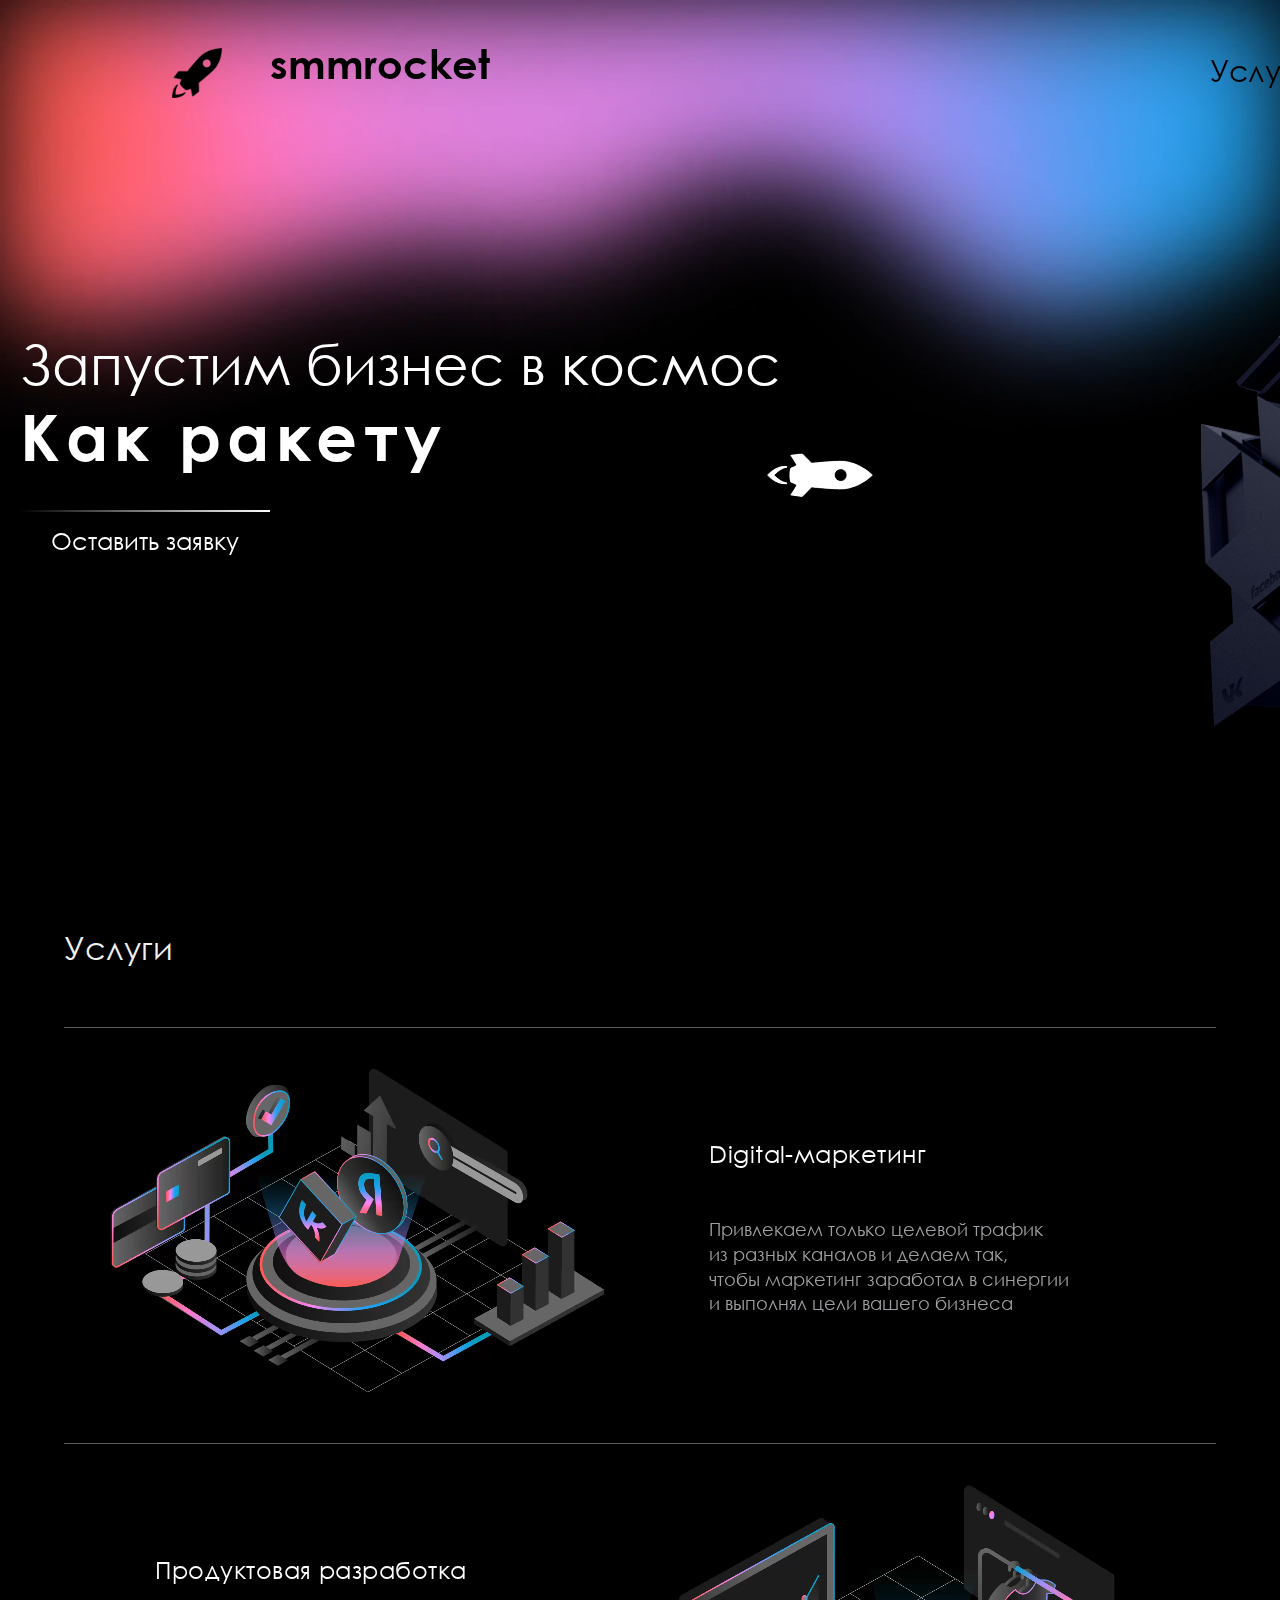
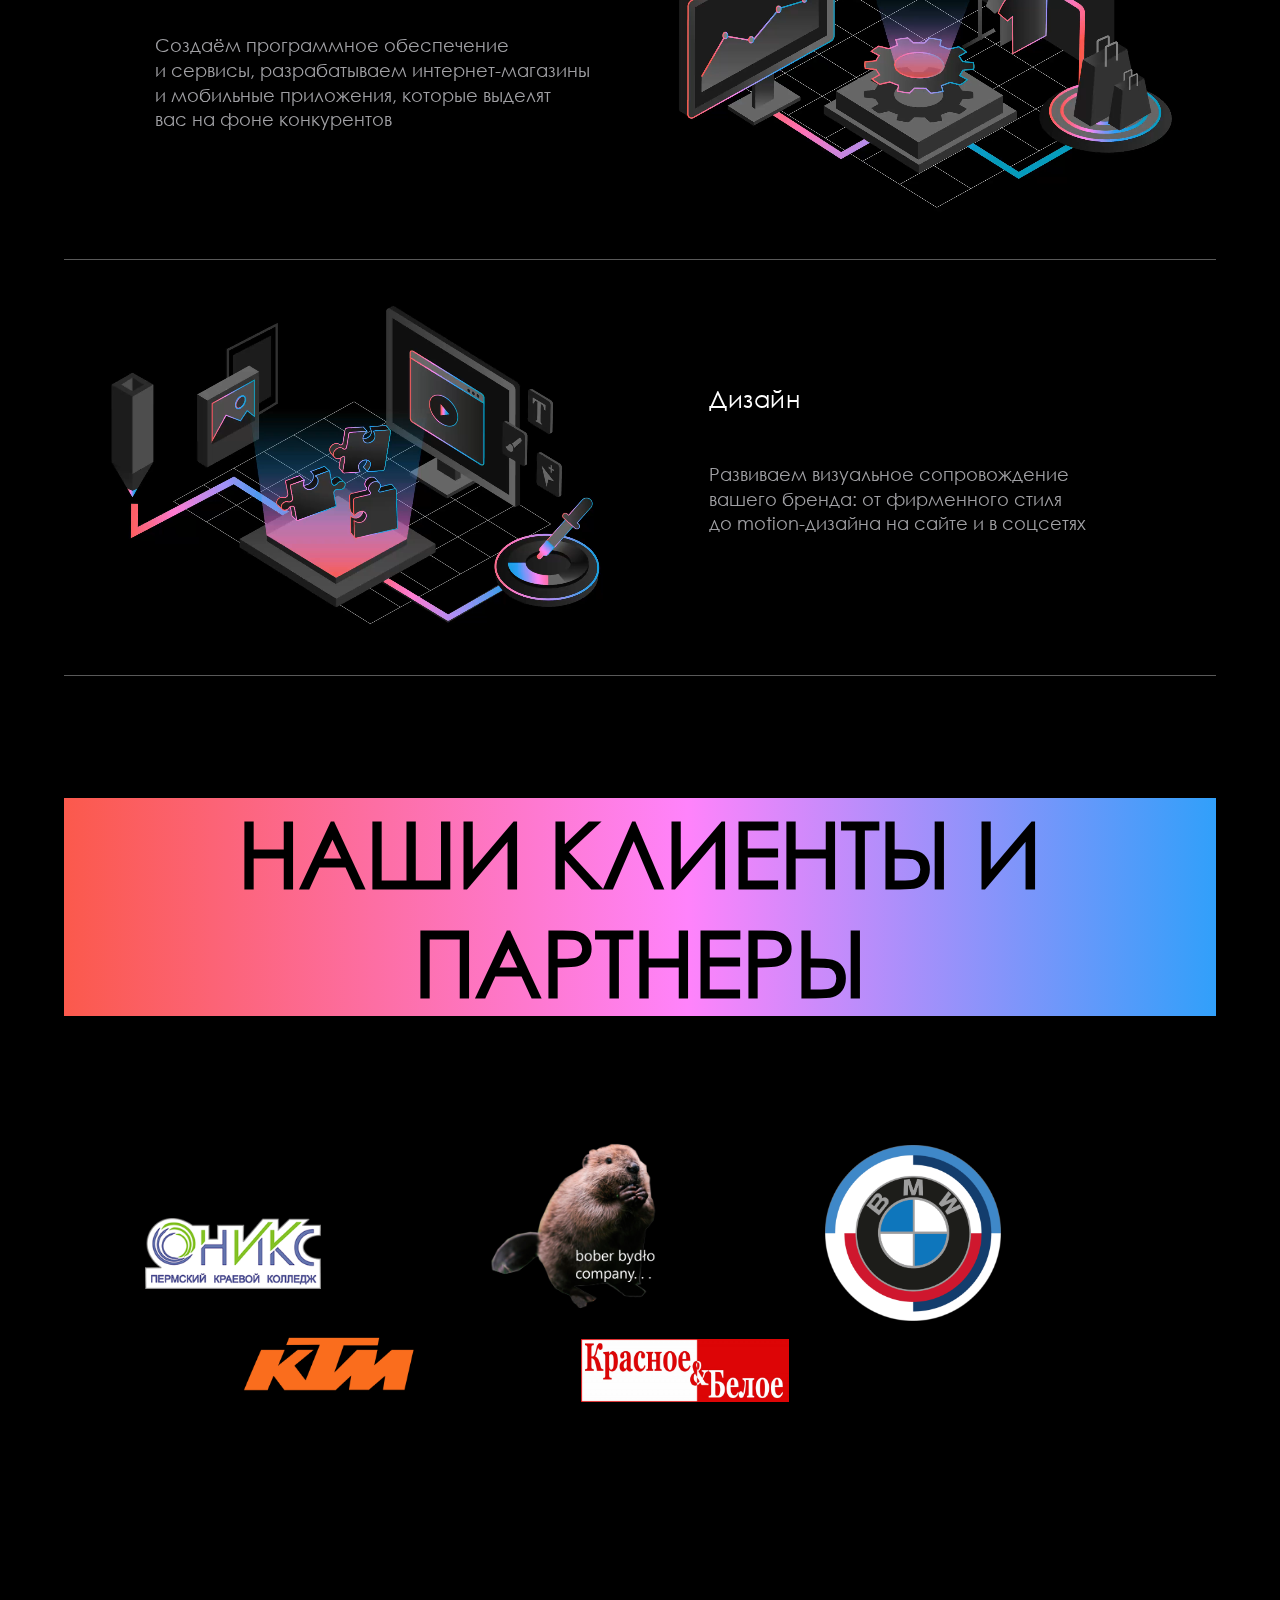
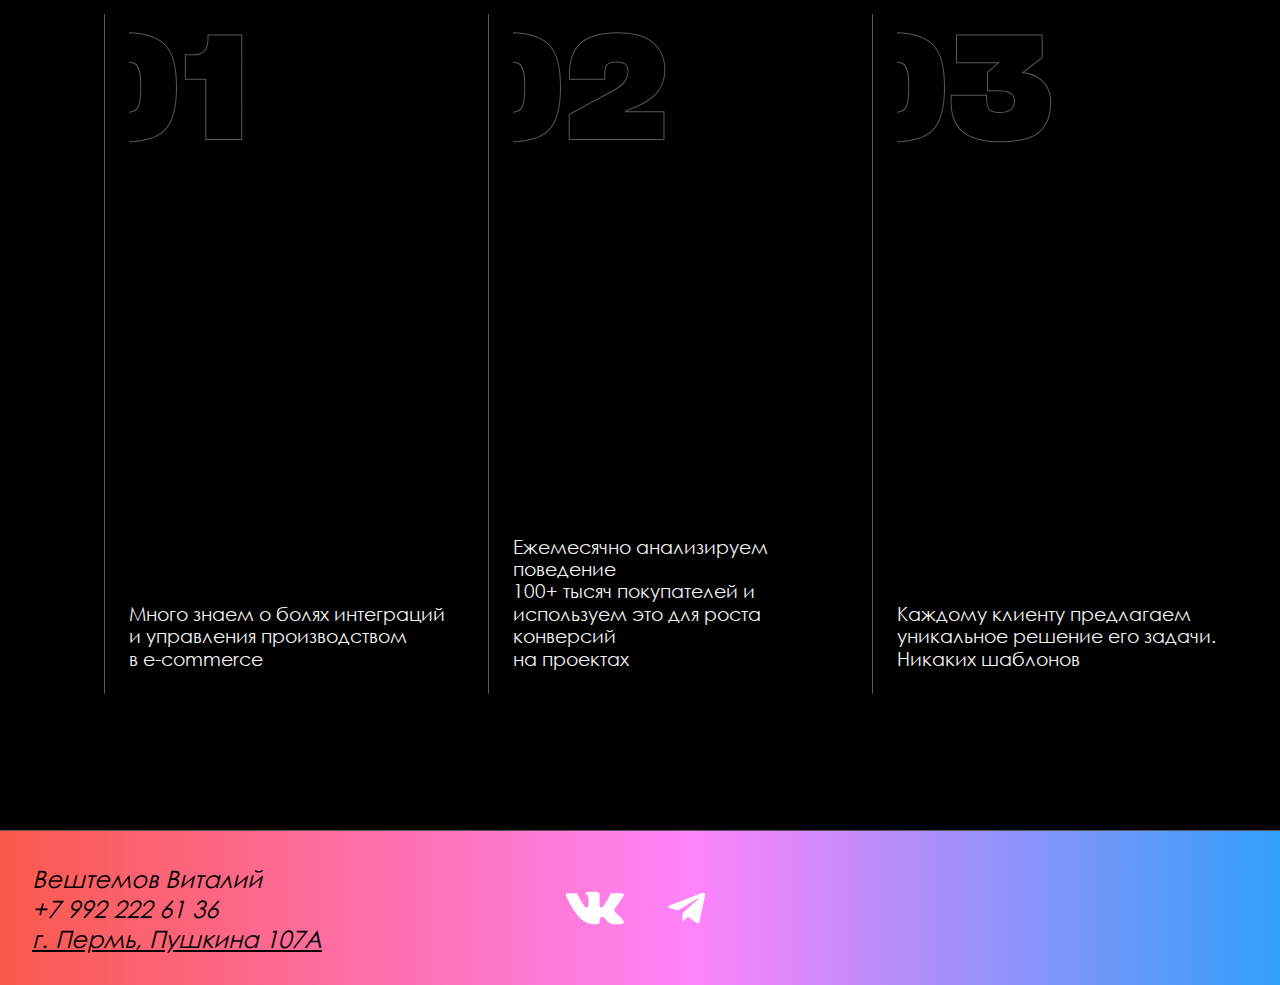
==== index.html @ db3d009e "Add files via upload" ====
<!DOCTYPE html>
<html lang="en">
<head>
    <meta charset="UTF-8">
    <meta name="viewport" content="width=device-width, initial-scale=1.0">
    <title>smmrocket</title>
    <link rel="stylesheet" href="style.css">
    <link rel="icon" href="files\rocket-xxl.png" type="icon/x-icon">
</head>
<body>
    <div class="intro">
        <div class="backgr">
            <video class="vide" src="files\bg-banner_desktop.mp4" autoplay muted loop></video>
        </div>
    </div>

    <div class="hed">
        <li><img class='ico' src='files\rocket-xxl niga.png'></li>
        <li><p class="smm">smmrocket</p></li>
        <li><a class="usl">Услуги</a></li>
        <li><a>Агентство</a></li>
        <li><a>Контакты</a></li>
    </div>

    <div class="wrap">
        <div class="container">
            <h1 class="zap">Запустим бизнес в космос</h1>
            <h1 class="zap1">Как ракету</h1>
            <button type="button" class="btn header__btn mobile-none btn_xs btn_accent btn_accent-active" data-v-72346f60="" data-v-c6b3f590="">
                <span data-v-72346f60=""></span> 
                <span data-v-72346f60=""></span> 
                <span data-v-72346f60=""></span> 
                <span data-v-72346f60=""></span>
                Оставить заявку
            </button>
            <img class="rocketw" src="files\rocket-xxl.png">
        </div>
    </div>

    <div class="cubik">
        <img class="cub" src="files\kubik.png">
    </div>

    <section class="services">
        <h2 class="servtitle">Услуги</h2>
        <ul class="ulserv">
            <li class="service">
                <div class="service__cover">
                    <video preload="metadata" webkit-playsinline="" playsinline="" muted="muted" loop="loop" autoplay="autoplay" class="service__img">
                        <source src="files\1.mp4" type="video/mp4">
                    </video>
                </div>
                <div class="service__content">
                    <a href="" class="btn service__link btn_s">
                        Digital-маркетинг
                    </a>
                    <p class="service__description">
                        Привлекаем только целевой трафик <br>
                        из разных каналов и делаем так, <br>
                        чтобы маркетинг заработал в синергии <br>и выполнял цели вашего бизнеса
                    </p>
                </div>
            </li>
            <li class="service">
                <div class="service__cover">
                    <video preload="metadata" webkit-playsinline="" playsinline="" muted="muted" loop="loop" autoplay="autoplay" class="service__img">
                        <source src="files\2.mp4" type="video/mp4">
                    </video>
                </div>
                <div class="service__content">
                    <a href="" class="btn service__link btn_s">
                        Продуктовая разработка
                    </a>
                    <p class="service__description">
                        Создаём программное обеспечение <br>
                        и сервисы, разрабатываем интернет-магазины <br>
                        и мобильные приложения, которые выделят<br>вас на фоне конкурентов
                    </p>
                </div>
            </li>
            <li class="service">
                <div class="service__cover">
                    <video preload="metadata" webkit-playsinline="" playsinline="" muted="muted" loop="loop" autoplay="autoplay" class="service__img">
                        <source src="files\3.mp4" type="video/mp4">
                    </video>
                </div>
                <div class="service__content">
                    <a href="" class="btn service__link btn_s">
                        Дизайн
                    </a>
                    <p class="service__description" >
                        Развиваем визуальное сопровождение <br>
                        вашего бренда: от фирменного стиля <br>до motion-дизайна на сайте и в соцсетях
                    </p>
                </div>
            </li>
        </ul>
    </section>
    <section class="clients">
        <h2 class="clients_title">Наши клиенты и партнеры</h2>
        <div class="klients">
            <img class="oniks" src="files\oniks.webp">
            <img class="bober" src="files\bober.png">
            <img class="bmw" src="files\bmw.png">
            <img class="ktm" src="files\ktm.png">
            <img class="kb" src="files\kb.jpg">
        </div>

    </section>

    <section class="roadmap">
        <ul class="roadmap__list" >
            <li class="roadmap__item" id="grad1">
                <svg width="120" height="130" fill="none" xmlns="http://www.w3.org/2000/svg" class="roadmap__number-icon">
                    <g clip-path="url(#clip0_10248_37194)" >
                        <path fill-rule="evenodd" clip-rule="evenodd" d="M5.57 42.127l-.016-.009C3.688 41.052.557 40.45-4 40.45s-7.688.602-9.554 1.668l-.016.01-.016.008c-1.736.91-3.178 2.983-4.149 6.575l-.002.007C-18.697 52.18-19.2 57.716-19.2 65.4c0 5.373.262 9.77.776 13.202.517 3.445 1.276 5.816 2.2 7.234C-14.309 88.52-10.392 90.05-4 90.05c6.41 0 10.262-1.538 12.072-4.21l.004-.007c.972-1.413 1.768-3.784 2.311-7.238.539-3.43.813-7.823.813-13.195 0-7.684-.502-13.22-1.464-16.682l-.001-.007c-.971-3.592-2.413-5.666-4.149-6.575l-.016-.009zM-17.05 86.4c-2.1-3.2-3.15-10.2-3.15-21 0-7.7.5-13.35 1.5-16.95 1-3.7 2.55-6.1 4.65-7.2 2.1-1.2 5.45-1.8 10.05-1.8 4.6 0 7.95.6 10.05 1.8 2.1 1.1 3.65 3.5 4.65 7.2 1 3.6 1.5 9.25 1.5 16.95 0 10.8-1.1 17.8-3.3 21-2.1 3.1-6.4 4.65-12.9 4.65s-10.85-1.55-13.05-4.65zm-26.014-65.097c4.62-4.107 10.01-6.98 16.156-8.62C-20.794 11.054-13.15 10.25-4 10.25c9.15 0 16.793.803 22.905 2.433 6.246 1.639 11.642 4.512 16.168 8.627 4.568 4.153 7.85 9.88 9.889 17.117C46.996 45.547 48 54.548 48 65.4c0 20.556-3.846 35.011-11.843 43.007C28.174 116.39 14.69 120.25-4 120.25c-18.69 0-32.174-3.86-40.157-11.843C-52.154 100.411-56 85.956-56 65.4c0-10.852 1.004-19.852 3.038-26.973 2.039-7.236 5.321-12.964 9.89-17.117l.008-.007zM-52 38.7c-2 7-3 15.9-3 26.7 0 20.5 3.85 34.6 11.55 42.3 7.7 7.7 20.85 11.55 39.45 11.55s31.75-3.85 39.45-11.55C43.15 100 47 85.9 47 65.4c0-10.8-1-19.7-3-26.7-2-7.1-5.2-12.65-9.6-16.65-4.4-4-9.65-6.8-15.75-8.4-6-1.6-13.55-2.4-22.65-2.4-9.1 0-16.65.8-22.65 2.4-6 1.6-11.25 4.4-15.75 8.4-4.4 4-7.6 9.55-9.6 16.65zm165.209-26.2V118h-36.8V57.7h-20.55V32.3h9.1c4.658 0 7.98-1.326 10.16-3.82 2.202-2.52 3.39-6.404 3.39-11.83V12.5h34.7zm-35.8 44.2V117h34.8V13.5h-32.7v3.15c0 11.1-4.85 16.65-14.55 16.65h-8.1v23.4h20.55z" fill="#595959" data-v-3bcd475c="" data-darkreader-inline-fill="" style="--darkreader-inline-fill: #43494b;"></path>
                    </g>
                    <defs >
                        <clippath id="clip0_10248_37194" >
                            <path fill="#fff" d="M0 0h120v130H0z"  data-darkreader-inline-fill="" style="--darkreader-inline-fill: #181a1b;"></path>
                        </clippath>
                    </defs>
                </svg>
                <div data-aos="" data-aos-duration="600" data-aos-delay="30" data-aos-offset="500" class="roadmap__description">
                    Много знаем о болях интеграций <br>
                    и управления производством <br>в e-commerce
                </div>
            </li>
            <li class="roadmap__item" id="grad2">
                <svg width="164" height="130" fill="none" xmlns="http://www.w3.org/2000/svg" class="roadmap__number-icon">
                    <g clip-path="url(#clip0_10248_37208)">
                        <path fill-rule="evenodd" clip-rule="evenodd" d="M5.57 42.127l-.016-.009C3.688 41.052.557 40.45-4 40.45s-7.688.602-9.554 1.668l-.016.01-.016.008c-1.736.91-3.178 2.983-4.149 6.575l-.002.007C-18.697 52.18-19.2 57.716-19.2 65.4c0 5.373.262 9.77.776 13.202.517 3.446 1.276 5.817 2.2 7.234C-14.309 88.52-10.392 90.05-4 90.05c6.41 0 10.262-1.538 12.072-4.21l.004-.007c.972-1.413 1.768-3.784 2.311-7.238.539-3.43.813-7.823.813-13.195 0-7.684-.502-13.22-1.464-16.682l-.001-.007c-.971-3.592-2.413-5.666-4.149-6.575l-.016-.009zM-17.05 86.4c-2.1-3.2-3.15-10.2-3.15-21 0-7.7.5-13.35 1.5-16.95 1-3.7 2.55-6.1 4.65-7.2 2.1-1.2 5.45-1.8 10.05-1.8 4.6 0 7.95.6 10.05 1.8 2.1 1.1 3.65 3.5 4.65 7.2 1 3.6 1.5 9.25 1.5 16.95 0 10.8-1.1 17.8-3.3 21-2.1 3.1-6.4 4.65-12.9 4.65s-10.85-1.55-13.05-4.65zm-26.014-65.097c4.62-4.107 10.01-6.98 16.156-8.62C-20.794 11.054-13.15 10.25-4 10.25c9.15 0 16.793.803 22.906 2.433 6.245 1.639 11.64 4.512 16.167 8.627 4.568 4.153 7.85 9.88 9.889 17.117C46.996 45.547 48 54.548 48 65.4c0 20.556-3.846 35.011-11.843 43.007C28.174 116.39 14.69 120.25-4 120.25c-18.69 0-32.174-3.86-40.157-11.843C-52.154 100.411-56 85.956-56 65.4c0-10.852 1.004-19.852 3.038-26.973 2.039-7.236 5.321-12.964 9.89-17.117l.008-.007zM18.65 13.65c-6-1.6-13.55-2.4-22.65-2.4-9.1 0-16.65.8-22.65 2.4-6 1.6-11.25 4.4-15.75 8.4-4.4 4-7.6 9.55-9.6 16.65-2 7-3 15.9-3 26.7 0 20.5 3.85 34.6 11.55 42.3 7.7 7.7 20.85 11.55 39.45 11.55s31.75-3.85 39.45-11.55C43.15 100 47 85.9 47 65.4c0-10.8-1-19.7-3-26.7-2-7.1-5.2-12.65-9.6-16.65-4.4-4-9.65-6.8-15.75-8.4zm80.485 54.92c6.467-3.483 10.52-6.731 12.376-9.7l.004-.007c2.001-3.144 2.994-6.509 2.994-10.113 0-2.873-.903-4.872-2.58-6.188-1.723-1.353-4.424-2.112-8.27-2.112-5.667 0-8.66 1.313-9.77 3.374l-.004.007-.004.008c-1.249 2.23-1.823 6.422-1.523 12.814l.049 1.047H56.059l-.049-.95c-.807-15.848 2.663-27.694 10.661-35.276 7.97-7.555 20.577-11.224 37.588-11.224 16.203 0 28.34 3.316 36.204 10.143 7.942 6.81 11.896 15.947 11.896 27.307 0 7.78-2 14.725-6.016 20.801-4.053 6.132-11.505 11.53-22.179 16.263h-.001L113.892 89.3h37.567V118h-95.75V92.105L99.135 68.57zm13.074 20.38l11.55-5.1c10.6-4.7 17.85-10 21.75-15.9 3.9-5.9 5.85-12.65 5.85-20.25 0-11.1-3.85-19.95-11.55-26.55-7.6-6.6-19.45-9.9-35.55-9.9-16.9 0-29.2 3.65-36.9 10.95-7.7 7.3-11.15 18.8-10.35 34.5h34.35c-.016-.339-.03-.672-.04-1-.2-5.866.364-9.982 1.69-12.35 1.4-2.6 4.95-3.9 10.65-3.9 7.9 0 11.85 3.1 11.85 9.3 0 3.8-1.05 7.35-3.15 10.65-2 3.2-6.25 6.55-12.75 10.05l-42.9 23.25V117h93.75V90.3h-38.25v-1.35z" fill="#595959" data-v-3bcd475c="" data-darkreader-inline-fill="" style="--darkreader-inline-fill: #43494b;"></path>
                    </g>
                    <defs>
                        <clippath id="clip0_10248_37208" >
                            <path fill="#fff" d="M0 0h164v130H0z" data-darkreader-inline-fill="" style="--darkreader-inline-fill: #181a1b;"></path>
                        </clippath>
                    </defs>
                </svg>
                <div data-aos="" data-aos-duration="600" data-aos-delay="60" data-aos-offset="500" class="roadmap__description">
                    Ежемесячно анализируем поведение <br>
                    100+ тысяч покупателей и <br>
                    используем это для роста конверсий <br>на проектах
                </div>
            </li>
            <li class="roadmap__item" id="grad3">
                <svg width="164" height="130" fill="none" xmlns="http://www.w3.org/2000/svg" class="roadmap__number-icon" >
                    <g clip-path="url(#clip0_10248_37211)" >
                        <path fill-rule="evenodd" clip-rule="evenodd" d="M5.57 42.127l-.016-.009C3.688 41.052.557 40.45-4 40.45s-7.688.602-9.554 1.668l-.016.01-.016.008c-1.736.91-3.178 2.983-4.149 6.575l-.002.007C-18.697 52.18-19.2 57.716-19.2 65.4c0 5.373.262 9.77.776 13.202.517 3.446 1.276 5.817 2.2 7.234C-14.309 88.52-10.392 90.05-4 90.05c6.41 0 10.262-1.538 12.072-4.21l.004-.007c.972-1.413 1.768-3.784 2.311-7.238.539-3.43.813-7.823.813-13.195 0-7.684-.502-13.22-1.464-16.682l-.001-.007c-.971-3.592-2.413-5.666-4.149-6.575l-.016-.009zM-17.05 86.4c-2.1-3.2-3.15-10.2-3.15-21 0-7.7.5-13.35 1.5-16.95 1-3.7 2.55-6.1 4.65-7.2 2.1-1.2 5.45-1.8 10.05-1.8 4.6 0 7.95.6 10.05 1.8 2.1 1.1 3.65 3.5 4.65 7.2 1 3.6 1.5 9.25 1.5 16.95 0 10.8-1.1 17.8-3.3 21-2.1 3.1-6.4 4.65-12.9 4.65s-10.85-1.55-13.05-4.65zm-26.014-65.097c4.62-4.107 10.01-6.98 16.156-8.62C-20.794 11.054-13.15 10.25-4 10.25c9.15 0 16.793.803 22.906 2.433 6.245 1.639 11.64 4.512 16.167 8.627 4.568 4.153 7.85 9.88 9.889 17.117C46.996 45.547 48 54.548 48 65.4c0 20.556-3.846 35.011-11.843 43.007C28.174 116.39 14.69 120.25-4 120.25c-18.69 0-32.174-3.86-40.157-11.843C-52.154 100.411-56 85.956-56 65.4c0-10.852 1.004-19.852 3.038-26.973 2.039-7.236 5.321-12.964 9.89-17.117l.008-.007zM18.65 13.65c-6-1.6-13.55-2.4-22.65-2.4-9.1 0-16.65.8-22.65 2.4-6 1.6-11.25 4.4-15.75 8.4-4.4 4-7.6 9.55-9.6 16.65-2 7-3 15.9-3 26.7 0 20.5 3.85 34.6 11.55 42.3 7.7 7.7 20.85 11.55 39.45 11.55s31.75-3.85 39.45-11.55C43.15 100 47 85.9 47 65.4c0-10.8-1-19.7-3-26.7-2-7.1-5.2-12.65-9.6-16.65-4.4-4-9.65-6.8-15.75-8.4zm45.635 95.539l-.005-.005c-8.212-7.588-11.63-19.498-10.519-35.453l.065-.931h36.3l-.017 1.016c-.1 6.051.656 10.21 2.103 12.663 1.41 2.224 4.717 3.571 10.547 3.571 4.943 0 8.465-.995 10.737-2.818 2.23-1.788 3.413-4.502 3.413-8.332 0-3.229-1.134-5.554-3.334-7.139l-.008-.005-.008-.006c-1.024-.768-2.651-1.405-4.984-1.842-2.318-.435-5.252-.658-8.816-.658h-9.7V49.941l10.155-8.741H59.009V12.5h86.6v23.392l-18.632 14.354c7.651.785 14.033 3.744 19.089 8.897 5.422 5.32 8.093 12.444 8.093 21.257 0 13.194-3.813 23.261-11.595 30.006l-.006.005c-7.781 6.64-20.939 9.839-39.199 9.839-17.796 0-30.901-3.613-39.074-11.061zM144.61 35.4V13.5h-84.6v26.7h42.9l-11.85 10.2v17.85h8.7c7.2 0 12 .9 14.4 2.7 2.5 1.8 3.75 4.45 3.75 7.95 0 8.1-5.05 12.15-15.15 12.15-5.9 0-9.7-1.35-11.4-4.05-1.511-2.55-2.264-6.617-2.259-12.2 0-.328.003-.661.009-1h-34.35c-1.1 15.8 2.3 27.35 10.2 34.65 7.9 7.2 20.7 10.8 38.4 10.8 18.2 0 31.05-3.2 38.55-9.6 7.5-6.5 11.25-16.25 11.25-29.25 0-8.6-2.6-15.45-7.8-20.55-5.1-5.2-11.6-8.1-19.5-8.7l-1.5-.15 20.25-15.6z" fill="#595959" data-v-3bcd475c="" data-darkreader-inline-fill="" style="--darkreader-inline-fill: #43494b;"></path>
                    </g>
                    <defs>
                        <clippath id="clip0_10248_37211" >
                            <path fill="#fff" d="M0 0h164v130H0z" data-darkreader-inline-fill="" style="--darkreader-inline-fill: #181a1b;"></path>
                        </clippath>
                    </defs>
                </svg>
                <div data-aos="" data-aos-duration="600" data-aos-delay="90" data-aos-offset="500" class="roadmap__description" >
                    Каждому клиенту предлагаем <br>
                    уникальное решение его задачи.<br>Никаких шаблонов
                </div>
            </li>
        </ul>
    </section>

    <footer class="footer">
        <div class="footer__row" >
            <address class="footer__address" >
                <a  class="footer__link footer__link_email">Вештемов Виталий</a><br>
                <a class="footer__link" >+7 992 222 61 36</a><br>
                <a href="https://yandex.ru/maps/-/CDqIVT9f" class="footer__link footer__link_address" >г. Пермь, Пушкина 107А</a><br>
            </address>
        </div>
        <div class="social footer__social">
            <a href="" target="_blank" class="social__link">
                <svg xmlns="http://www.w3.org/2000/svg" viewBox="0 0 60 60" fill="none" class="">
                    <path fill="#fff" d="M32.359 40.526s.684-.074 1.035-.444c.32-.338.31-.977.31-.977s-.044-2.983 1.367-3.423c1.391-.434 3.177 2.884 5.072 4.16 1.431.965 2.518.754 2.518.754l5.063-.07s2.648-.16 1.393-2.204c-.104-.167-.733-1.512-3.764-4.275-3.176-2.892-2.75-2.424 1.073-7.427 2.33-3.047 3.26-4.907 2.969-5.703-.276-.76-1.99-.558-1.99-.558l-5.7.034s-.422-.056-.735.127c-.306.18-.505.601-.505.601s-.9 2.357-2.104 4.363c-2.538 4.23-3.553 4.453-3.968 4.191-.966-.613-.725-2.46-.725-3.773 0-4.1.634-5.81-1.233-6.251-.62-.148-1.076-.244-2.66-.26-2.035-.02-3.755.007-4.73.474-.65.312-1.15 1.007-.844 1.047.376.049 1.229.226 1.681.83.584.78.564 2.531.564 2.531s.336 4.827-.784 5.426c-.768.411-1.821-.428-4.085-4.266-1.159-1.966-2.034-4.139-2.034-4.139s-.169-.406-.471-.624c-.365-.264-.875-.346-.875-.346l-5.416.035s-.814.021-1.113.369c-.265.308-.02.946-.02.946s4.24 9.74 9.043 14.648c4.403 4.5 9.402 4.204 9.402 4.204h2.266z" data-v-1cbc06ed="" data-darkreader-inline-fill="" style="--darkreader-inline-fill: #181a1b;"></path>
                </svg>
            </a>
            <a href="" target="_blank" class="social__link" >
                <svg xmlns="http://www.w3.org/2000/svg" viewBox="0 0 60 60" fill="none">
                    <path fill="#fff" d="M27.917 33.182l-.397 5.584c.568 0 .814-.244 1.11-.537l2.663-2.545 5.518 4.04c1.012.565 1.725.268 1.998-.93L42.43 21.82c.322-1.497-.54-2.082-1.526-1.715l-21.29 8.152c-1.454.564-1.432 1.374-.248 1.74l5.443 1.694 12.644-7.912c.595-.393 1.136-.175.69.218l-10.227 9.184z" data-v-1cbc06ed="" data-darkreader-inline-fill="" style="--darkreader-inline-fill: #e8e6e3;"></path>
                </svg>
            </a>
        </div>
        <div class="footer__row footer__row_end" >
        </div>
    </footer>
</body>
</html>
---- style.css ----
@font-face {
	font-family: 'Centurygothic'; 
	src: url(font/centurygothic.ttf); 
}
 
@font-face {
	font-family: 'CenturygothicBold'; 
	src: url(font/centurygothic_bold.ttf);
}


body {
    margin: 0;
    background-color: black;
    font-family: "Centurygothic";
}

::-webkit-scrollbar {
    width: 4px;
}

::-webkit-scrollbar {
    background-color: #202324;
    color: #aba499;
}
::-webkit-scrollbar-corner {
    background-color: #181a1b;
}
::-webkit-scrollbar-thumb {
    background-color: #454a4d;
}
.intro {
    min-height: 100vh;
    overflow: hidden;
}

.backgr {
    position: relative;
    padding-bottom: 56.25%;
}

.vide {
    width: 100%;
    height: 100%;
    position: absolute;
    top: 0;
    left: 0;
    object-fit: fill;
    z-index: 1;
}

.hed {
    position: absolute;
    display: flex;
    top: 0;
    left: 0;
    z-index: 2;
    list-style: none;
    padding-left: 12px;
    padding-right: 12px;
}

.smm {
    font-size: 40px;
    font-family: 'CenturygothicBold';
}

.ico {
    height: 50px;
    width: 50px;
    padding: 3rem;
    padding-left: 10rem;
}

.hed a {
    font-size: 30px;
    display: block;
    padding-top: 1.7em;
    padding-right: 2rem;
    font-family: 'Centurygothic';
}

.usl {
    padding-left: 45rem;
}

.container {
    max-width: 1200px;
    margin: 0 auto;
}

.wrap {
    display: flex;
    flex-direction: column;
    justify-content: center;
    width: 100%;
    height: 100%;
    position: absolute;
    top: 0;
    right: 15em;
    z-index: 2;
}

.zap {
    font-size: 55px;
    font-family: 'Centurygothic';
    color: #ffffff;
    margin: 0;
    text-align: center;
    font-style: normal;
    font-weight: 300;
    line-height: normal;
}

.zap1 {
    font-size: 64px;
    font-family: 'CenturygothicBold';
    color: #ffffff;
    margin: 0;
    text-align: left;
    font-style: normal;
    font-weight: 700;
    line-height: normal;
    letter-spacing: 6.4px;
}

.cub{
    display: block;
    position: absolute;
    top: 10em;
    left: 70em;
    z-index: 2;
}

.rocketw {
    position: absolute;
    left: 1060px;
    top: 475px;
    width: 75px;
    height: auto;
    transform: translate(-50%, -50%) rotate(45deg);
    transition: transform 0.3s ease-in-out;
    z-index: 1;
}

.btn_accent-active:hover + .rocketw {
    transform: translate(233%, -50%) rotate(45deg);
}

.btn_accent[data-v-72346f60] {
    position: relative;
    display: flex;
    justify-content: center;
    height: 60px;
    min-width: 250px;
    margin-top: 1.5em;
    overflow: hidden;
}
.btn_xs[data-v-72346f60] {
    font-size: 1.12rem;
    line-height: 1.4rem;
}
.btn[data-v-72346f60] {
    width: fit-content;
    display: flex;
    align-items: center;
    font-family: "Centurygothic";
    font-size: 24px;
    color: #fff;
}

button {
    font-weight: 400;
    cursor: pointer;
}
button {
    border: 0;
    text-transform: none;
    background: rgba(0,0,0,0);
    appearance: none;
    outline: none;
}

.btn_accent span[data-v-72346f60] {
position: absolute;
transition: background .3s linear
}

.btn_accent span[data-v-72346f60]:nth-child(1) {
top: 0;
left: 0;
width: 100%;
height: 2px;
background: linear-gradient(90deg, transparent, #FFFFFF);
transform: translateX(0)
}

.btn_accent span[data-v-72346f60]:nth-child(2) {
top: 0;
right: 0;
width: 2px;
height: 100%;
background: linear-gradient(180deg, transparent, #FFFFFF);
transform: translateY(-100%)
}

.btn_accent span[data-v-72346f60]:nth-child(3) {
bottom: 0;
right: 0;
width: 100%;
height: 2px;
background: linear-gradient(270deg, transparent, #FFFFFF);
transform: translateX(100%)
}

.btn_accent span[data-v-72346f60]:nth-child(4) {
bottom: 0;
left: 0;
width: 2px;
height: 100%;
background: linear-gradient(360deg, transparent, #FFFFFF);
transform: translateY(100%)
}

@media(hover: hover)and (pointer: fine) {
.btn_accent-active:hover:not(:disabled) span[data-v-72346f60] {
    animation:animateHover-72346f60 .7s ease-out forwards
}
}

@keyframes animateHover-72346f60 {
35% {
    transform: translate(0, 0)
}

to {
    transform: translate(0, 0);
    background: #fff
}
}

.btn_accent-active span[data-v-72346f60]:nth-child(1) {
animation: animate1-72346f60 5.5s infinite linear
}

@keyframes animate1-72346f60 {
0% {
    transform: translateX(-100%)
}

57.5% {
    transform: translateX(100%)
}

to {
    transform: translateX(100%)
}
}

.btn_accent-active span[data-v-72346f60]:nth-child(2) {
animation: animate2-72346f60 5.5s infinite linear
}

@keyframes animate2-72346f60 {
from {
    transform: translateY(-100%)
}

30% {
    transform: translateY(-100%)
}

70% {
    transform: translateY(100%)
}

to {
    transform: translateY(100%)
}
}

.btn_accent-active span[data-v-72346f60]:nth-child(3) {
animation: animate3-72346f60 5.5s infinite linear
}

@keyframes animate3-72346f60 {
from {
    transform: translateX(101%)
}

50% {
    transform: translateX(101%)
}

107.5% {
    transform: translateX(-100%)
}

to {
    transform: translateX(-100%)
}
}

.btn_accent-active span[data-v-72346f60]:nth-child(4) {
animation: animate4-72346f60 5.5s infinite linear
}

@keyframes animate4-72346f60 {
from {
    transform: translateY(0%)
}

20% {
    transform: translateY(-100%);
    opacity: 1
}

21% {
    transform: translateY(-100%);
    opacity: 0
}

79% {
    transform: translateY(100%);
    opacity: 0
}

80% {
    transform: translateY(100%);
    opacity: 1
}

100% {
    transform: translateY(0%)
}
}

.services {
    width: 90%;;
    margin-left: auto;
    margin-right: auto;
}

.services a {
    text-decoration: none;
}

.servtitle {
    margin-bottom: 60px;
    font-family: "Centurygothic";
    font-weight: 500;
    font-size: 2rem;
    line-height: 2.5rem;
    color: #f1f1f0;
}

.service {
    display: grid;
    grid-template-columns: 1fr 44%;
    gap: 64px;
    border-bottom: 1px solid #595959;
}

.service:first-child {
    border-top: 1px solid #595959;
}

@media screen and (min-width: 768px) {
    .service:nth-child(2) {
        grid-template-columns:44% 1fr
    }

    .service:nth-child(2) .service__content {
        order: -1;
        padding: 0 0 0 18%
    }
}

.service__animation,.service__content {
    width: 100%;
    max-width: 800px;
    margin: 0 auto;
}

.service__cover {
    aspect-ratio: 1.4/1;
    width: 100%;
    height: auto;
}

.service__img{
    width: 100%;
    height: auto;
}

.service__content {
    display: flex;
    flex-direction: column;
    justify-content: center;
}

@media screen and (min-width: 768px) {
    .service__content {
        padding:0 10% 0 0;
    }
}

@media screen and (min-width: 1200px) {
    .service__content {
        padding:0 10% 0 0;
    }
}

.service__link {
    margin-bottom: 28px;
}


.service__description {
    font-size: 1.12rem;
    line-height: 1.54rem;
    color: #a0a0a4;
}

@media screen and (max-width: 374px) {
    .service__description {
        font-size:1rem;
    }
}


.service__link {
    font-family: "Centurygothic";
    font-weight: 400;
    font-size: 1.5rem;
    line-height: 2.2rem;
    letter-spacing: .02em;
    color: #fff;
}

@media screen and (max-width: 374px) {
    .service__link {
        font-size:1.25rem;
        line-height: 2rem;
        letter-spacing: 0;
    }
}

@media screen and (min-width: 576px)and (max-width: 767px) {
    .service__description br {
        display:none;
    }
}

.ulserv {
    display: block;
    list-style-type: disc;
    margin-block-start: 1em;
    margin-block-end: 1em;
    margin-inline-start: 0px;
    margin-inline-end: 0px;
    padding-inline-start: 40px;
    margin: 0;
    padding: 0;
    list-style: none;
}


.clients {
    width: 90%;;
    margin-left: auto;
    margin-right: auto;
    padding-top: 3em;
}

.clients_title {
    margin-bottom: 120px;
    font-family: "Centurygothic";
    font-weight: 800;
    font-size: 5.62rem;
    line-height: 6.8rem;
    text-transform: uppercase;
    background: linear-gradient(90deg, #fb594c 0%, #ff83fb 54.15%, #28a1fa 101.97%);
    -webkit-text-stroke: 2px rgba(0,0,0,0);
    color: #000;
    text-align: center;
}

.klients {
    display: block;
    margin-left: auto;
    margin-right: auto;
    width: 97%;
}

.oniks {
    padding-bottom: 2rem;
    width: 11rem;
    height: auto;
    padding-left: 4rem;
}

.bober {
    width: 11rem;
    height: auto;
    padding-left: 10rem;
}

.bmw {
    width: 11rem;
    height: auto;
    padding-left: 10rem;
}

.ktm {
    width: 11rem;
    height: auto;
    padding-left: 10rem;
    padding-bottom: 2rem;
}

.kb {
    width: 13rem;
    height: auto;
    padding-left: 10rem;
    padding-bottom: 2rem;
}


.roadmap {
    display: block;
    width: 90%;
    margin-left: auto;
    margin-right: auto;
    padding-top: 10em;
    padding-bottom: 120px;
}

.roadmap__list {
    width: 100%;
    display: grid;
    grid-template-columns: repeat(3, 1fr);
}


@media screen and (min-width: 768px){
.roadmap__item {
    position: relative;
    height: 72vh;
    min-height: 500px;
    max-height: 960px;
    padding: 8px 12px 24px;
    border-left: 1px solid #595959;
}
}

.roadmap__item {
    width: 90%;
    padding: 8px 24px 24px;
    display: flex;
    flex-direction: column;
    justify-content: space-between;
    overflow: hidden;
}

.roadmap__description {
    font-size: 1.2rem;
    line-height: 1.4rem;
    color: #f3f3f3;
}

#grad1 {
    background: url(files/gradient1.png) 0 center/80% 100% no-repeat;
}

#grad2 {
    background: url(files/gradient2.png) 0 center/80% 100% no-repeat;
}

#grad3 {
    background: url(files/gradient3.png) 0 center/80% 100% no-repeat;
}


@media screen and (min-width: 768px){
.footer {
    display: grid;
    grid-template-columns: 1fr auto 1fr;
    border-top: 1px solid #595959;
}
}



.footer {
    width: 100%;
    margin-left: auto;
    margin-right: auto;
    margin-top: auto;
    overflow: hidden;
    background: linear-gradient(90deg, #fb594c 0%, #ff83fb 54.15%, #28a1fa 101.97%);
}

.footer a {
    font-size: 24px;
    color: #000;
}

.footer p {
    font-size: 24px;
    color: #000;
}

.footer__row {
    display: flex;
    flex-direction: column;
    padding-left: 2rem;
    padding-top: 32px;
    padding-bottom: 32px;
}

.social {
    display: flex;
}

@media screen and (min-width: 768px) {
.footer__row_end {
    justify-content: flex-end;
    align-items: flex-end;
}
} 

.footer__row {
    display: flex;
    flex-direction: column;
    padding-top: 32px;
    padding-bottom: 32px;
}

.footer__social .social__link {
    width: 92px;
    display: flex;
    align-items: center;
    justify-content: center;
}
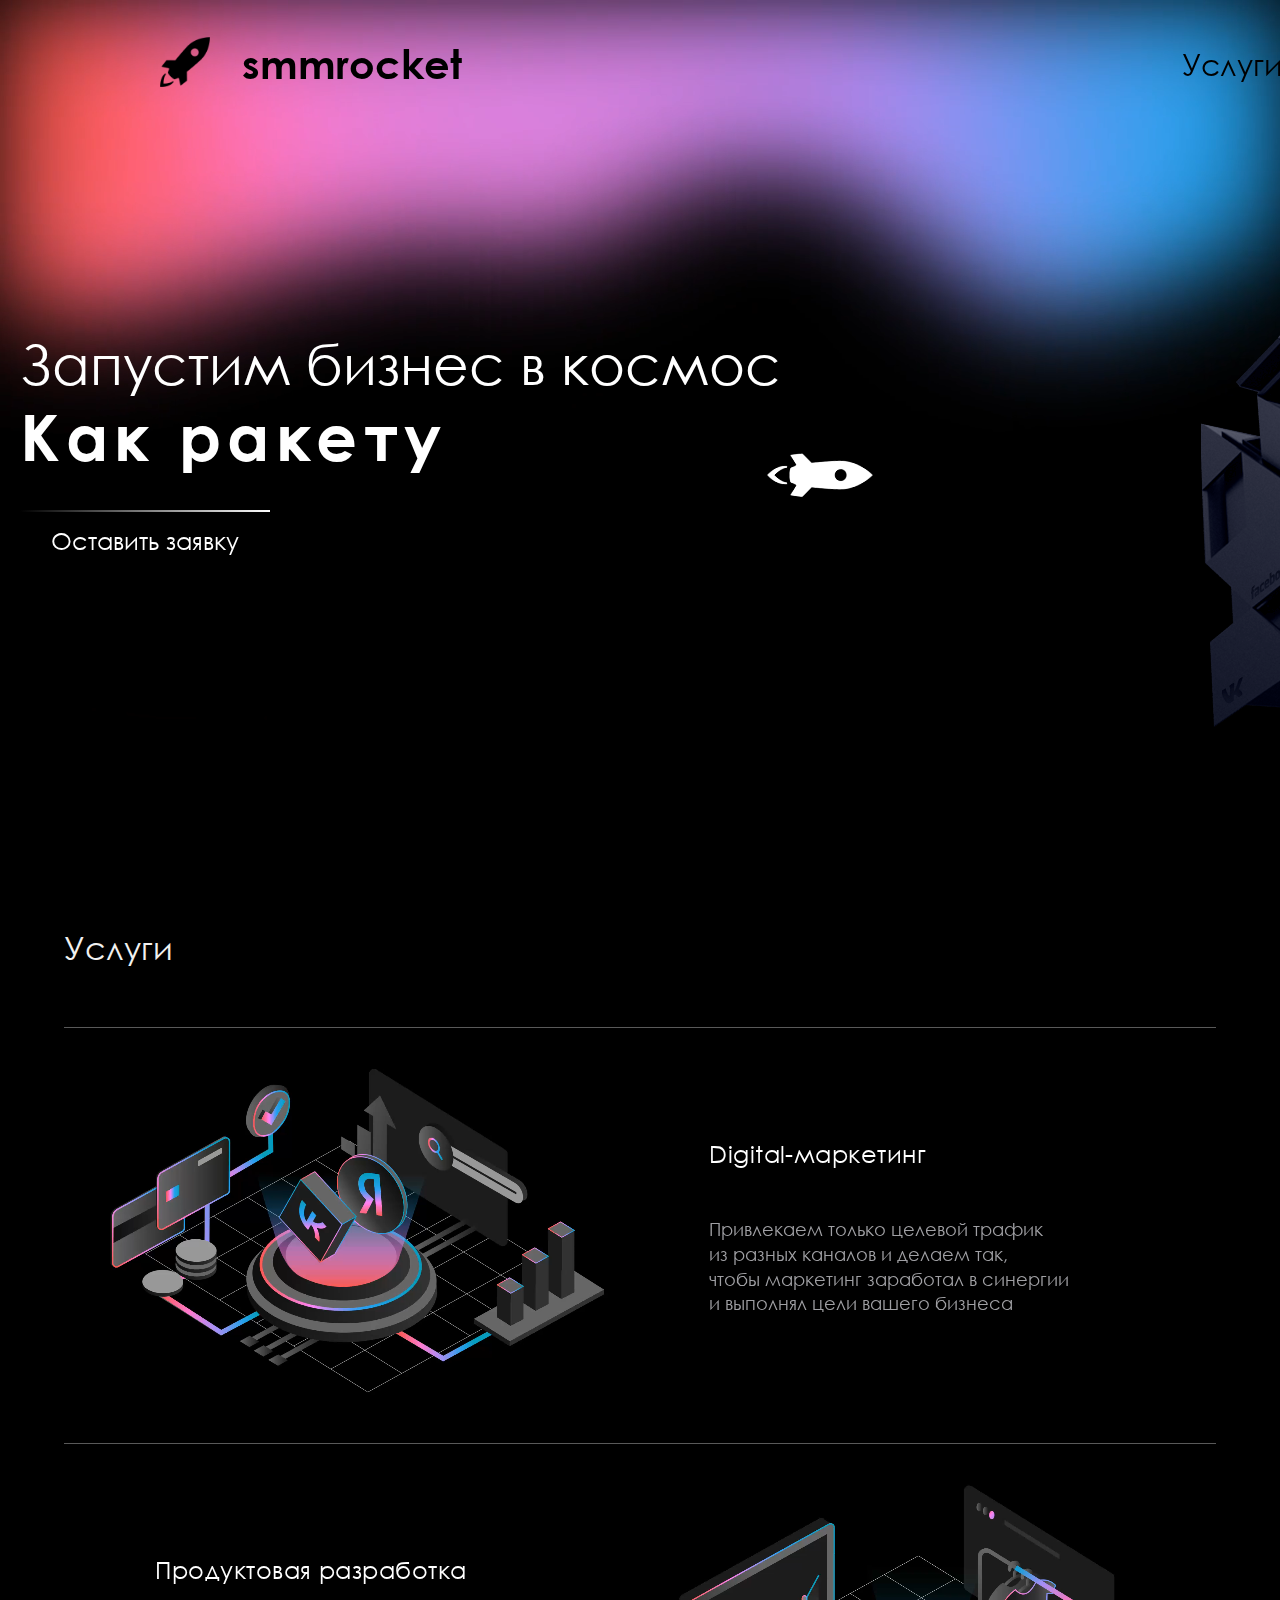
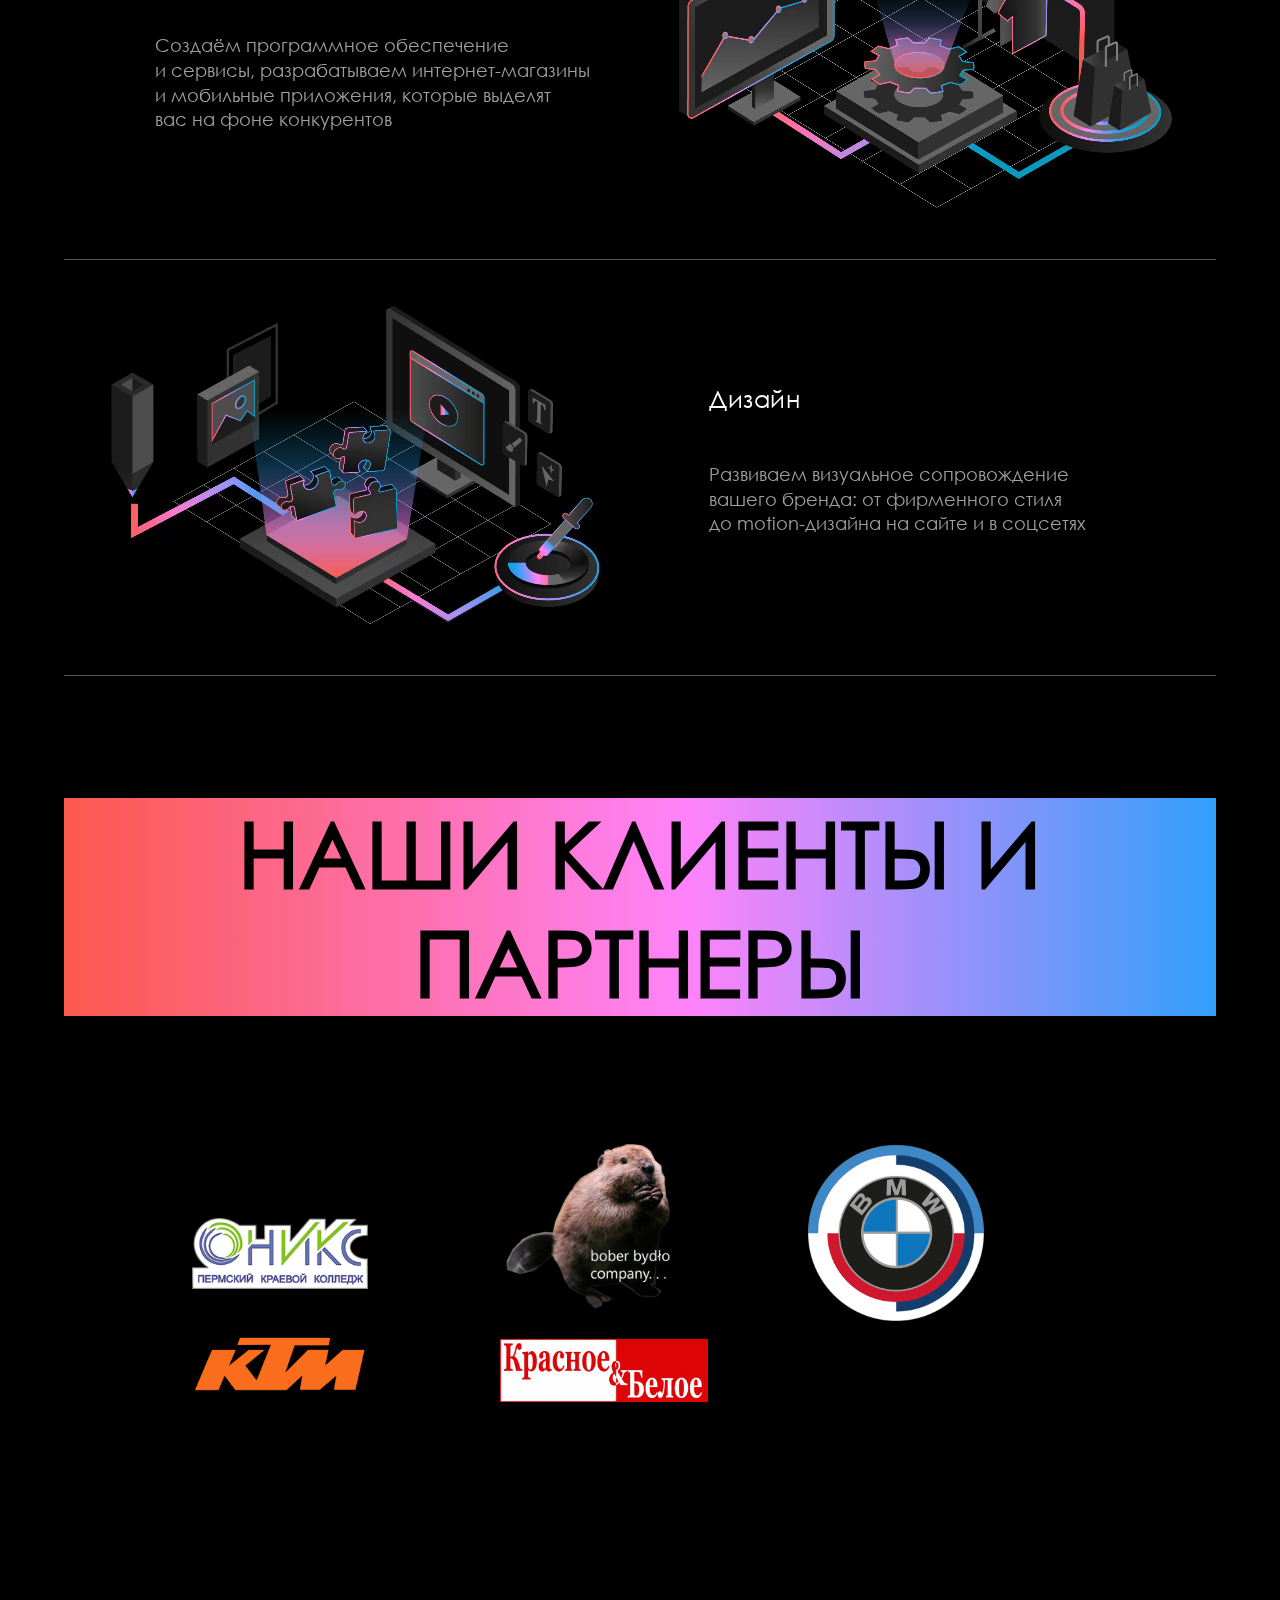
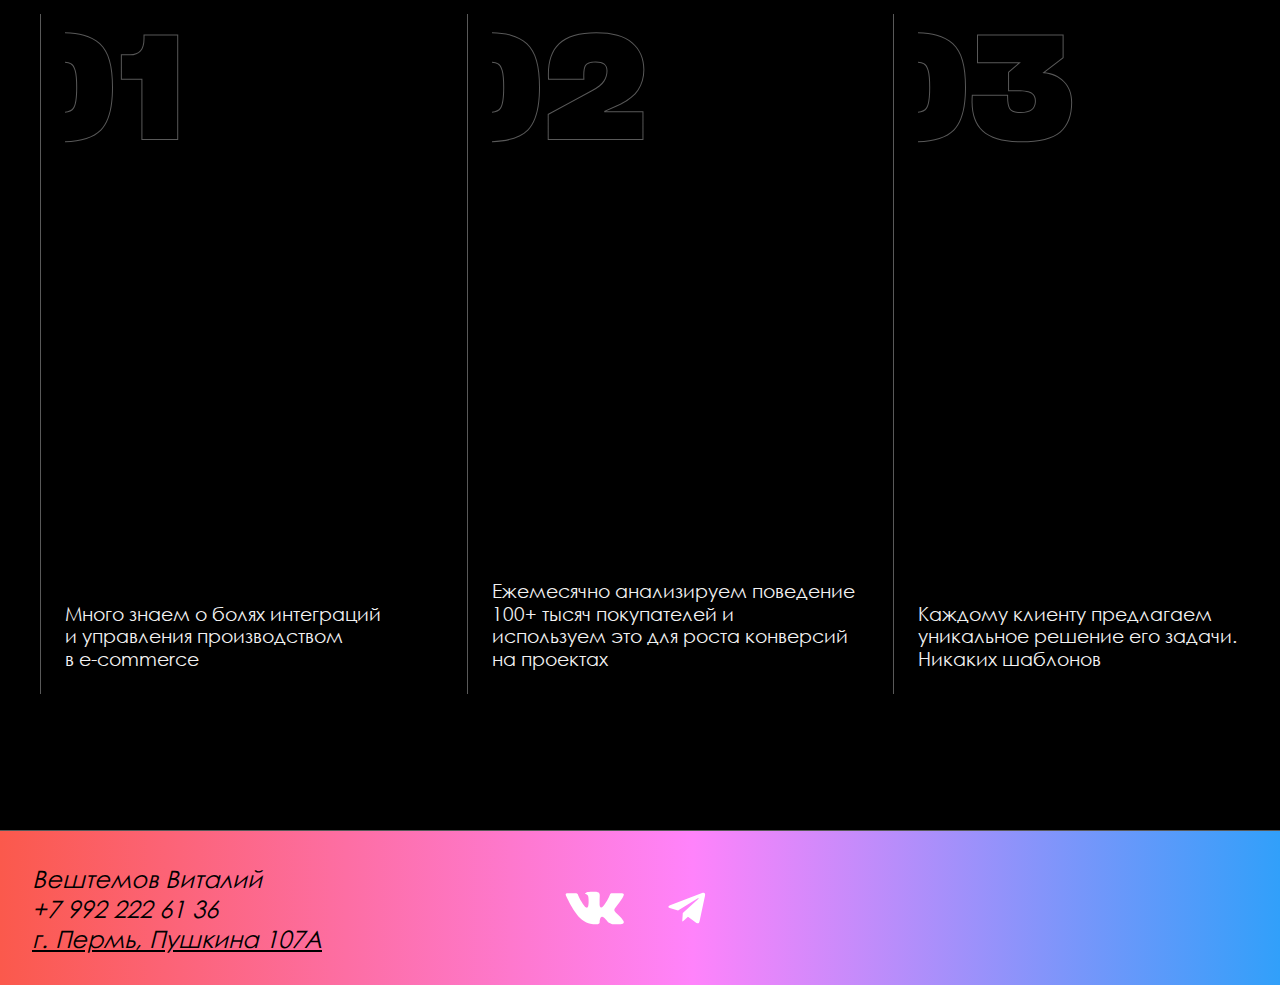
==== commit 38cc197e: "123" ====
--- a/index.html
+++ b/index.html
@@ -17,9 +17,11 @@
     <div class="hed">
         <li><img class='ico' src='files\rocket-xxl niga.png'></li>
         <li><p class="smm">smmrocket</p></li>
-        <li><a class="usl">Услуги</a></li>
-        <li><a>Агентство</a></li>
-        <li><a>Контакты</a></li>
+        <div class="usl">
+            <li><a>Услуги</a></li>
+            <li><a>Агентство</a></li>
+            <li><a>Контакты</a></li>
+        </div>
     </div>
 
     <div class="wrap">
@@ -43,7 +45,7 @@
 
     <section class="services">
         <h2 class="servtitle">Услуги</h2>
-        <ul class="ulserv">
+        <ul class="serv">
             <li class="service">
                 <div class="service__cover">
                     <video preload="metadata" webkit-playsinline="" playsinline="" muted="muted" loop="loop" autoplay="autoplay" class="service__img">
--- a/style.css
+++ b/style.css
@@ -8,11 +8,16 @@
 	src: url(font/centurygothic_bold.ttf);
 }
 
-
 body {
     margin: 0;
     background-color: black;
     font-family: "Centurygothic";
+}
+
+@media only screen and (max-width: 600px) {
+    body {
+        overflow-x: hidden;
+      }
 }
 
 ::-webkit-scrollbar {
@@ -49,45 +54,69 @@
     z-index: 1;
 }
 
+@media only screen and (max-width: 600px)  {
+    .vide {
+        width: 400%;
+        height: 400%;
+        position: absolute;
+        top: 0;
+        left: 0;
+        object-fit: fill;
+        z-index: 1;
+    }
+}
+
 .hed {
     position: absolute;
     display: flex;
+    align-items: center;
     top: 0;
     left: 0;
     z-index: 2;
     list-style: none;
     padding-left: 12px;
     padding-right: 12px;
-}
+    padding-left: 10rem;
+    
+}
+
+@media only screen and (max-width: 600px) {
+    .hed {
+        position: absolute;
+        display: flex;
+        z-index: 2;
+        list-style: none;
+        padding-left: 1rem;
+    }
+  }
 
 .smm {
     font-size: 40px;
     font-family: 'CenturygothicBold';
+    margin-left: 2rem;
 }
 
 .ico {
     height: 50px;
     width: 50px;
-    padding: 3rem;
-    padding-left: 10rem;
 }
 
 .hed a {
     font-size: 30px;
-    display: block;
-    padding-top: 1.7em;
     padding-right: 2rem;
     font-family: 'Centurygothic';
 }
 
 .usl {
-    padding-left: 45rem;
+    display: flex;
+    margin-left: 45rem;
 }
 
 .container {
     max-width: 1200px;
     margin: 0 auto;
 }
+
 
 .wrap {
     display: flex;
@@ -99,6 +128,20 @@
     top: 0;
     right: 15em;
     z-index: 2;
+}
+
+@media only screen and (max-width: 600px) {
+    .wrap {
+        display: flex;
+        flex-direction: column;
+        justify-content: center;
+        width: 100%;
+        height: 100%;
+        position: absolute;
+        top: 0;
+        right: -1rem;
+        z-index: 2;
+    }
 }
 
 .zap {
@@ -124,12 +167,18 @@
     letter-spacing: 6.4px;
 }
 
-.cub{
+.cub {
     display: block;
     position: absolute;
     top: 10em;
     left: 70em;
     z-index: 2;
+}
+
+@media only screen and (max-width: 600px) {
+    .cub {
+        display: none;
+    }
 }
 
 .rocketw {
@@ -143,6 +192,12 @@
     z-index: 1;
 }
 
+@media only screen and (max-width: 600px) {
+    .rocketw {
+        display: none;
+    }
+}
+
 .btn_accent-active:hover + .rocketw {
     transform: translate(233%, -50%) rotate(45deg);
 }
@@ -452,7 +507,7 @@
     }
 }
 
-.ulserv {
+.serv {
     display: block;
     list-style-type: disc;
     margin-block-start: 1em;
@@ -486,50 +541,65 @@
     text-align: center;
 }
 
+@media only screen and (max-width: 600px) {
+    .clients_title {
+        margin-bottom: 120px;
+        font-family: "Centurygothic";
+        font-weight: 800;
+        font-size: 3rem;
+        line-height: 6.8rem;
+        text-transform: uppercase;
+        background: linear-gradient(90deg, #fb594c 0%, #ff83fb 54.15%, #28a1fa 101.97%);
+        -webkit-text-stroke: 2px rgba(0,0,0,0);
+        color: #000;
+        text-align: center;
+    }
+  }
+
 .klients {
     display: block;
     margin-left: auto;
     margin-right: auto;
-    width: 97%;
+    width: 100%;
 }
 
 .oniks {
     padding-bottom: 2rem;
     width: 11rem;
     height: auto;
-    padding-left: 4rem;
+    padding-left: 8rem;
 }
 
 .bober {
     width: 11rem;
     height: auto;
-    padding-left: 10rem;
+    padding-left: 8rem;
 }
 
 .bmw {
     width: 11rem;
     height: auto;
-    padding-left: 10rem;
+    padding-left: 8rem;
 }
 
 .ktm {
     width: 11rem;
     height: auto;
-    padding-left: 10rem;
+    padding-left: 8rem;
     padding-bottom: 2rem;
 }
 
 .kb {
     width: 13rem;
     height: auto;
-    padding-left: 10rem;
+    padding-left: 8rem;
     padding-bottom: 2rem;
 }
 
 
 .roadmap {
     display: block;
-    width: 90%;
+    width: 100%;
     margin-left: auto;
     margin-right: auto;
     padding-top: 10em;
@@ -542,6 +612,30 @@
     grid-template-columns: repeat(3, 1fr);
 }
 
+@media only screen and (max-width: 600px) {
+    .roadmap {
+        display: block;
+        width: 100%;
+        padding-inline-start: 0px;
+        padding-top: 10em;
+        padding-bottom: 120px;
+    }
+
+    .roadmap__item {
+        position: relative;
+        height: 72vh;
+        min-height: 500px;
+        max-height: 500px;
+        padding: 8px 12px 24px;
+        border-left: 1px solid #595959;
+    }
+
+    .roadmap__description {
+        font-size: 1rem;
+        line-height: 1.4rem;
+        color: #f3f3f3;
+    }
+  }
 
 @media screen and (min-width: 768px){
 .roadmap__item {
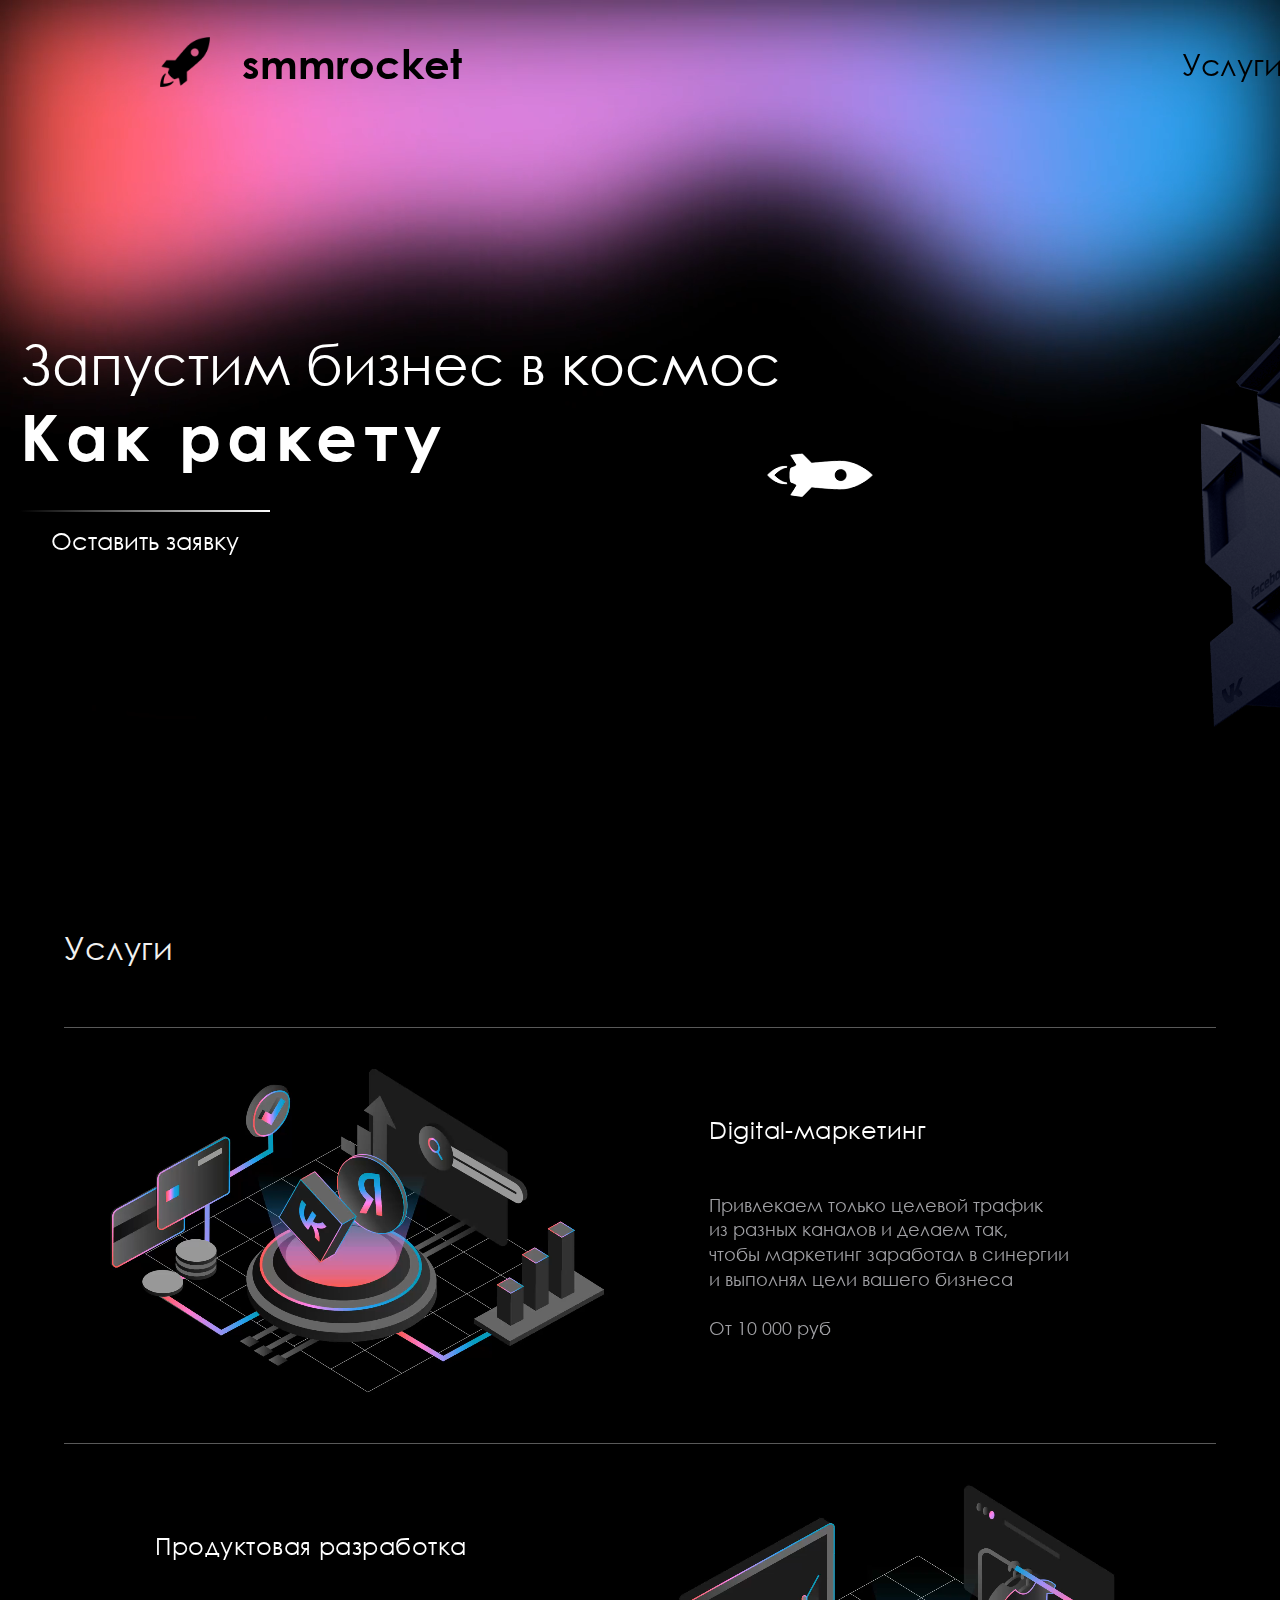
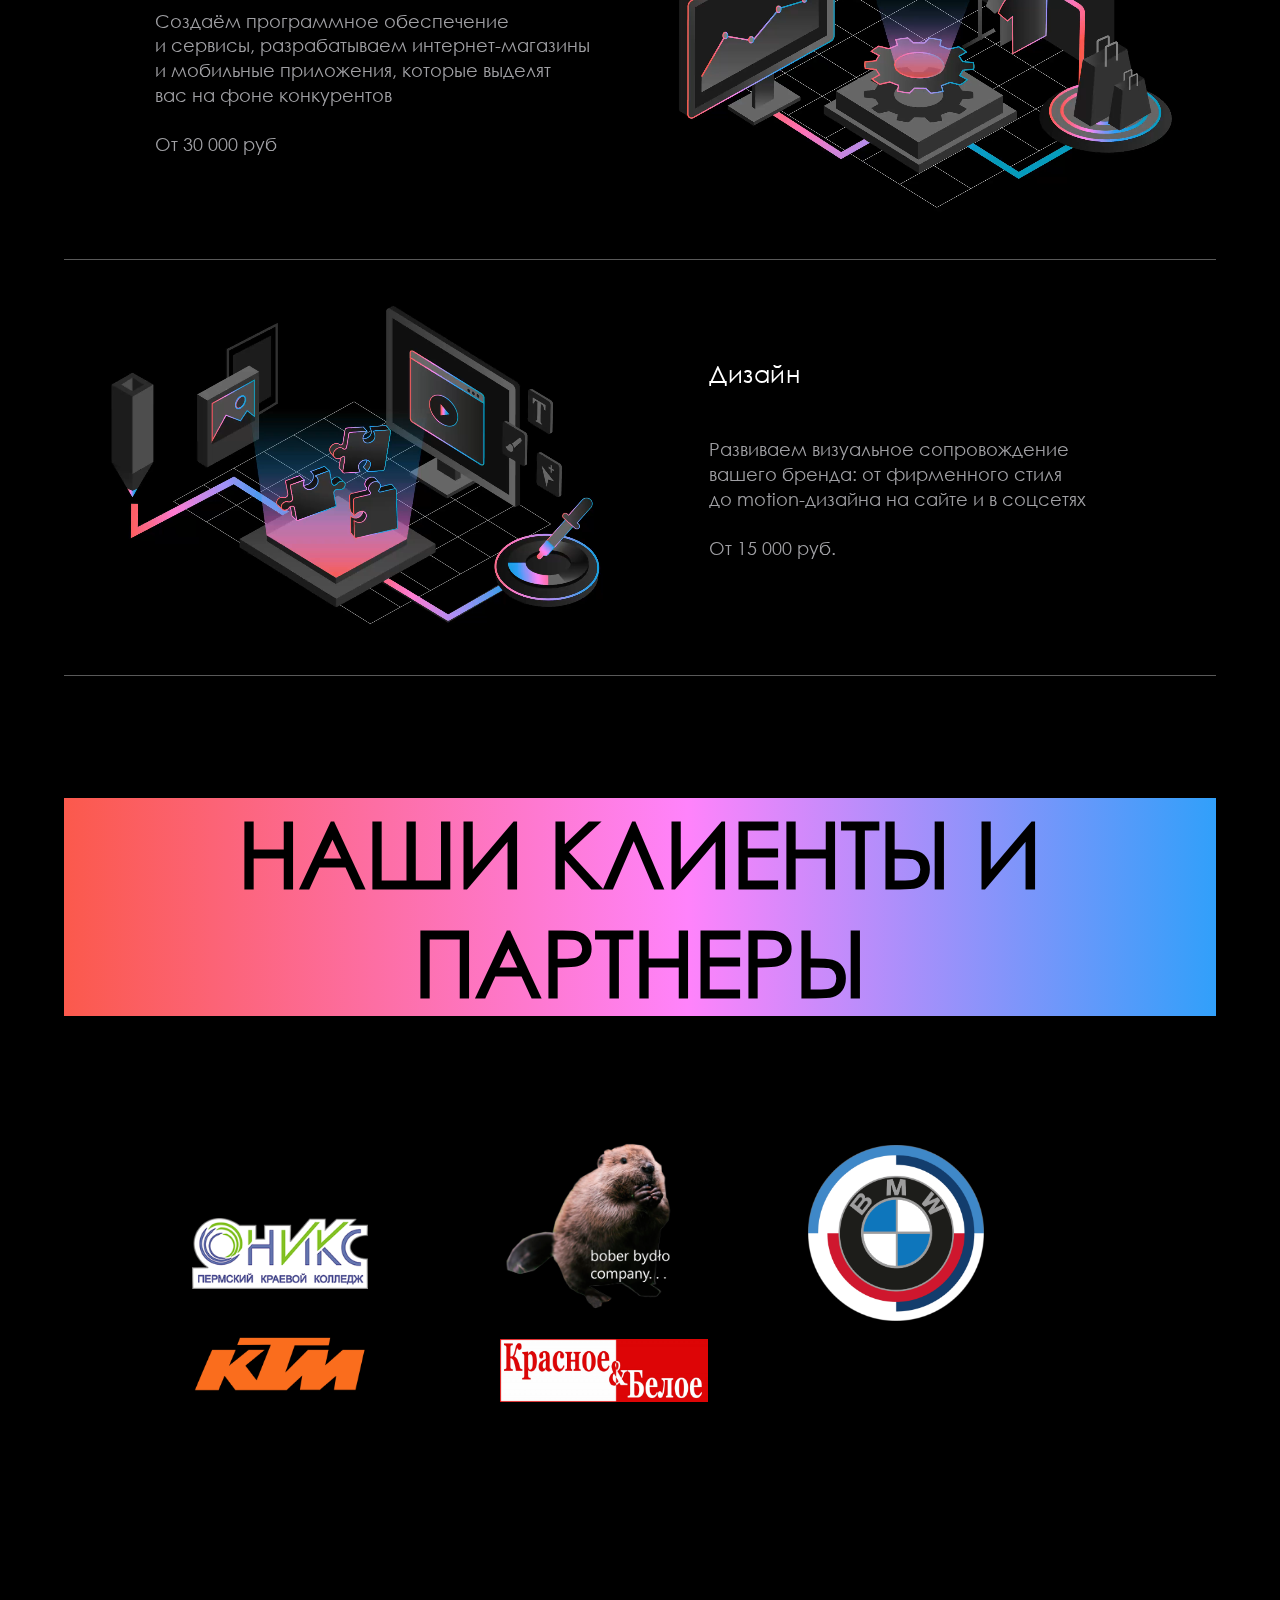
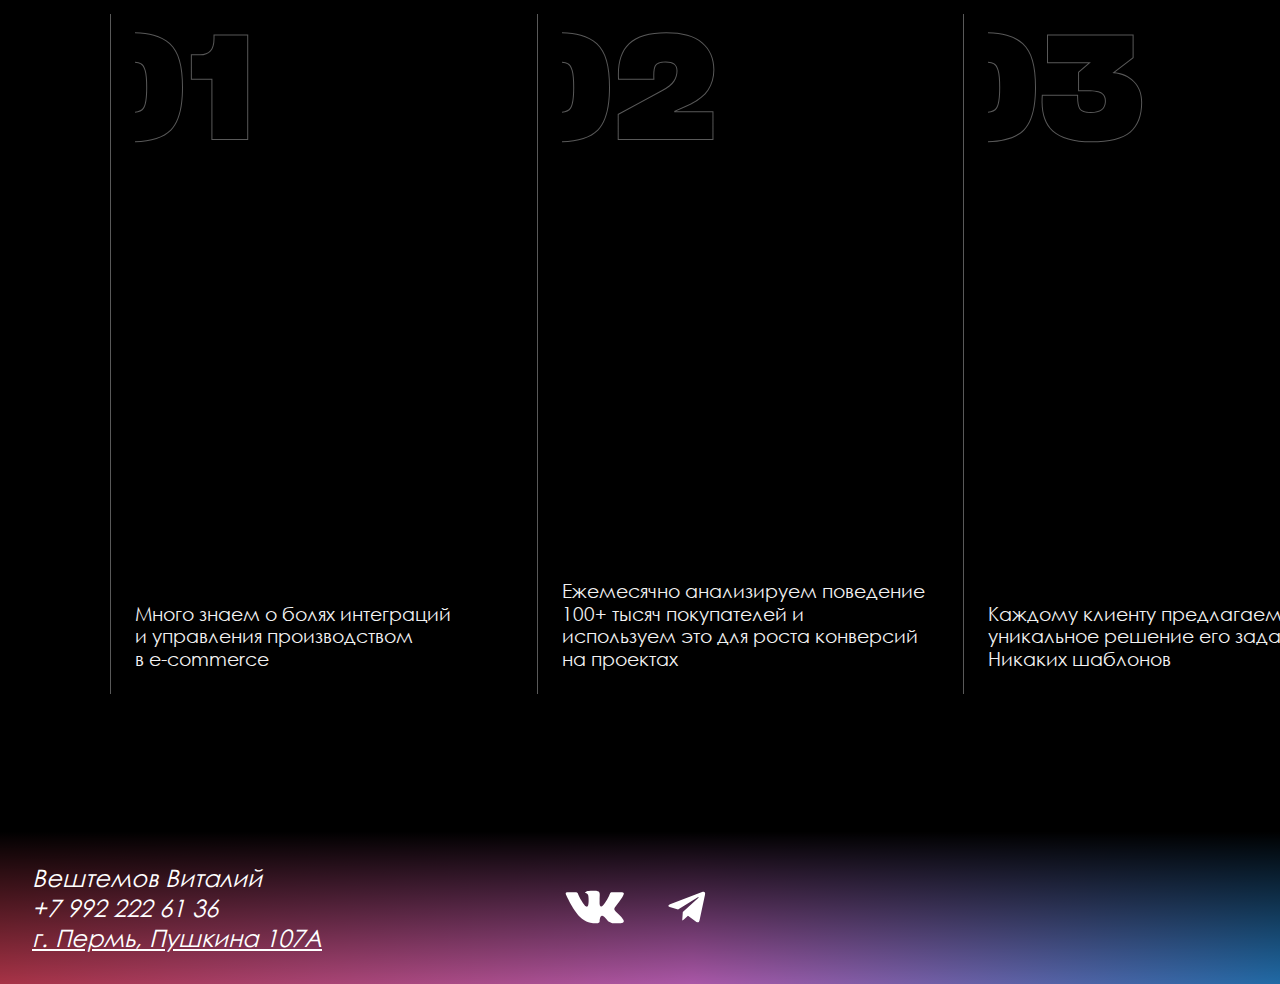
==== commit fa277a58: "888" ====
--- a/index.html
+++ b/index.html
@@ -18,9 +18,9 @@
         <li><img class='ico' src='files\rocket-xxl niga.png'></li>
         <li><p class="smm">smmrocket</p></li>
         <div class="usl">
-            <li><a>Услуги</a></li>
-            <li><a>Агентство</a></li>
-            <li><a>Контакты</a></li>
+            <li><a href="#targetSection" onclick="scrollToSection('yslugs')">Услуги</a></li>
+            <li><a href="#targetSection" onclick="scrollToSection('agents')">Агентство</a></li>
+            <li><a href="#targetSection" onclick="scrollToSection('conts')">Контакты</a></li>
         </div>
     </div>
 
@@ -28,7 +28,7 @@
         <div class="container">
             <h1 class="zap">Запустим бизнес в космос</h1>
             <h1 class="zap1">Как ракету</h1>
-            <button type="button" class="btn header__btn mobile-none btn_xs btn_accent btn_accent-active" data-v-72346f60="" data-v-c6b3f590="">
+            <button onclick="redirectToWindow()" type="submit" class="btn header__btn mobile-none btn_xs btn_accent btn_accent-active" data-v-72346f60="" data-v-c6b3f590="">
                 <span data-v-72346f60=""></span> 
                 <span data-v-72346f60=""></span> 
                 <span data-v-72346f60=""></span> 
@@ -43,7 +43,7 @@
         <img class="cub" src="files\kubik.png">
     </div>
 
-    <section class="services">
+    <section class="services" id="yslugs">
         <h2 class="servtitle">Услуги</h2>
         <ul class="serv">
             <li class="service">
@@ -60,6 +60,9 @@
                         Привлекаем только целевой трафик <br>
                         из разных каналов и делаем так, <br>
                         чтобы маркетинг заработал в синергии <br>и выполнял цели вашего бизнеса
+                        <br>
+                        <br>
+                        От 10 000 руб
                     </p>
                 </div>
             </li>
@@ -77,6 +80,10 @@
                         Создаём программное обеспечение <br>
                         и сервисы, разрабатываем интернет-магазины <br>
                         и мобильные приложения, которые выделят<br>вас на фоне конкурентов
+                        <br>
+                        <br>
+                        От 30 000 руб
+
                     </p>
                 </div>
             </li>
@@ -93,6 +100,9 @@
                     <p class="service__description" >
                         Развиваем визуальное сопровождение <br>
                         вашего бренда: от фирменного стиля <br>до motion-дизайна на сайте и в соцсетях
+                        <br>
+                        <br>
+                        От 15 000 руб.
                     </p>
                 </div>
             </li>
@@ -110,7 +120,7 @@
 
     </section>
 
-    <section class="roadmap">
+    <section class="roadmap" id="agents">
         <ul class="roadmap__list" >
             <li class="roadmap__item" id="grad1">
                 <svg width="120" height="130" fill="none" xmlns="http://www.w3.org/2000/svg" class="roadmap__number-icon">
@@ -164,7 +174,7 @@
         </ul>
     </section>
 
-    <footer class="footer">
+    <footer class="footer" id="conts">
         <div class="footer__row" >
             <address class="footer__address" >
                 <a  class="footer__link footer__link_email">Вештемов Виталий</a><br>
@@ -186,6 +196,21 @@
         </div>
         <div class="footer__row footer__row_end" >
         </div>
+        
     </footer>
+
+    <script>
+        function redirectToWindow() {
+            window.location.href = "window.html";
+        }
+
+        function scrollToSection(sectionId) {
+    var targetSection = document.getElementById(sectionId);
+    if (targetSection) {
+        targetSection.scrollIntoView({ behavior: 'smooth' });
+    }
+}
+    </script>
+
 </body>
 </html>--- a/style.css
+++ b/style.css
@@ -12,11 +12,13 @@
     margin: 0;
     background-color: black;
     font-family: "Centurygothic";
+    overflow-x: hidden;
 }
 
 @media only screen and (max-width: 600px) {
     body {
         overflow-x: hidden;
+        overflow-y: hidden;
       }
 }
 
@@ -77,6 +79,7 @@
     padding-left: 12px;
     padding-right: 12px;
     padding-left: 10rem;
+    z-index: 3;
     
 }
 
@@ -88,6 +91,7 @@
         list-style: none;
         padding-left: 1rem;
     }
+
   }
 
 .smm {
@@ -105,11 +109,32 @@
     font-size: 30px;
     padding-right: 2rem;
     font-family: 'Centurygothic';
+    color: #000;
+    text-decoration: none;
 }
 
 .usl {
     display: flex;
     margin-left: 45rem;
+}
+
+@media only screen and (max-width: 600px) {
+    .usl {
+        display: none;
+        margin-left: 45rem;
+    }
+
+    .smm {
+        font-size: 30px;
+        font-family: 'CenturygothicBold';
+        margin-left: 2rem;
+    }
+
+    .ico {
+        height: 40px;
+        width: 40px;
+    }
+
 }
 
 .container {
@@ -179,6 +204,29 @@
     .cub {
         display: none;
     }
+
+    .zap {
+        font-size: 40px;
+        font-family: 'Centurygothic';
+        color: #ffffff;
+        margin: 0;
+        text-align: center;
+        font-style: normal;
+        font-weight: 300;
+        line-height: normal;
+    }
+
+    .zap1 {
+        font-size: 50px;
+        font-family: 'CenturygothicBold';
+        color: #ffffff;
+        margin: 0;
+        text-align: center;
+        font-style: normal;
+        font-weight: 700;
+        line-height: normal;
+        letter-spacing: 6.4px;
+    }
 }
 
 .rocketw {
@@ -211,6 +259,19 @@
     margin-top: 1.5em;
     overflow: hidden;
 }
+
+@media only screen and (max-width: 600px) {
+    .btn_accent[data-v-72346f60] {
+        position: relative;
+        display: flex;
+        justify-content: center;
+        height: 60px;
+        min-width: 95%;
+        margin-top: 1.5em;
+        overflow: hidden;
+    }
+}
+
 .btn_xs[data-v-72346f60] {
     font-size: 1.12rem;
     line-height: 1.4rem;
@@ -234,6 +295,17 @@
     background: rgba(0,0,0,0);
     appearance: none;
     outline: none;
+}
+
+@media only screen and (max-width: 600px) {
+    button {
+        border: 0;
+        text-transform: none;
+        background: rgba(0,0,0,0);
+
+        appearance: none;
+        outline: none;
+    }
 }
 
 .btn_accent span[data-v-72346f60] {
@@ -547,7 +619,7 @@
         font-family: "Centurygothic";
         font-weight: 800;
         font-size: 3rem;
-        line-height: 6.8rem;
+        line-height: 4.8rem;
         text-transform: uppercase;
         background: linear-gradient(90deg, #fb594c 0%, #ff83fb 54.15%, #28a1fa 101.97%);
         -webkit-text-stroke: 2px rgba(0,0,0,0);
@@ -563,6 +635,15 @@
     width: 100%;
 }
 
+@media only screen and (max-width: 600px) {
+    .klients {
+        display: block;
+        margin-left: auto;
+        margin-right: auto;
+        width: 100%;
+    }
+}
+
 .oniks {
     padding-bottom: 2rem;
     width: 11rem;
@@ -596,6 +677,37 @@
     padding-bottom: 2rem;
 }
 
+@media only screen and (max-width: 600px) {
+    .oniks {
+        width: 11rem;
+        height: auto;
+        padding-bottom: 5rem;
+    }
+    
+    .bober {
+        width: 11rem;
+        height: auto;
+        padding-bottom: 3rem;
+    }
+    
+    .bmw {
+        width: 11rem;
+        height: auto;
+        padding-bottom: 5rem;
+    }
+    
+    .ktm {
+        width: 11rem;
+        height: auto;
+        padding-bottom: 5rem;
+    }
+    
+    .kb {
+        width: 13rem;
+        height: auto;
+        padding-bottom: 2rem;
+    }
+}
 
 .roadmap {
     display: block;
@@ -610,24 +722,24 @@
     width: 100%;
     display: grid;
     grid-template-columns: repeat(3, 1fr);
+    padding-inline-start: 110px;
 }
 
 @media only screen and (max-width: 600px) {
     .roadmap {
+        padding-bottom: 80px;
+    }
+
+    .roadmap__list {
+        width: 100%;
         display: block;
-        width: 100%;
         padding-inline-start: 0px;
-        padding-top: 10em;
-        padding-bottom: 120px;
     }
 
     .roadmap__item {
-        position: relative;
-        height: 72vh;
-        min-height: 500px;
-        max-height: 500px;
-        padding: 8px 12px 24px;
-        border-left: 1px solid #595959;
+        display: grid;
+        grid-template-columns: 172px 1fr;
+        align-items: center;
     }
 
     .roadmap__description {
@@ -635,6 +747,11 @@
         line-height: 1.4rem;
         color: #f3f3f3;
     }
+
+    .roadmap svg {
+        align-items: left;
+    }
+
   }
 
 @media screen and (min-width: 768px){
@@ -680,7 +797,6 @@
 .footer {
     display: grid;
     grid-template-columns: 1fr auto 1fr;
-    border-top: 1px solid #595959;
 }
 }
 
@@ -692,17 +808,19 @@
     margin-right: auto;
     margin-top: auto;
     overflow: hidden;
-    background: linear-gradient(90deg, #fb594c 0%, #ff83fb 54.15%, #28a1fa 101.97%);
+    background: linear-gradient(180deg, #000 1%, transparent 150%),
+                linear-gradient(90deg, #fb4c69 0%, #ff83fb 54.15%, #28a1fa 101.97%);
+
 }
 
 .footer a {
     font-size: 24px;
-    color: #000;
+    color: #fff;
 }
 
 .footer p {
     font-size: 24px;
-    color: #000;
+    color: #fff;
 }
 
 .footer__row {
@@ -736,5 +854,4 @@
     display: flex;
     align-items: center;
     justify-content: center;
-}
-
+}